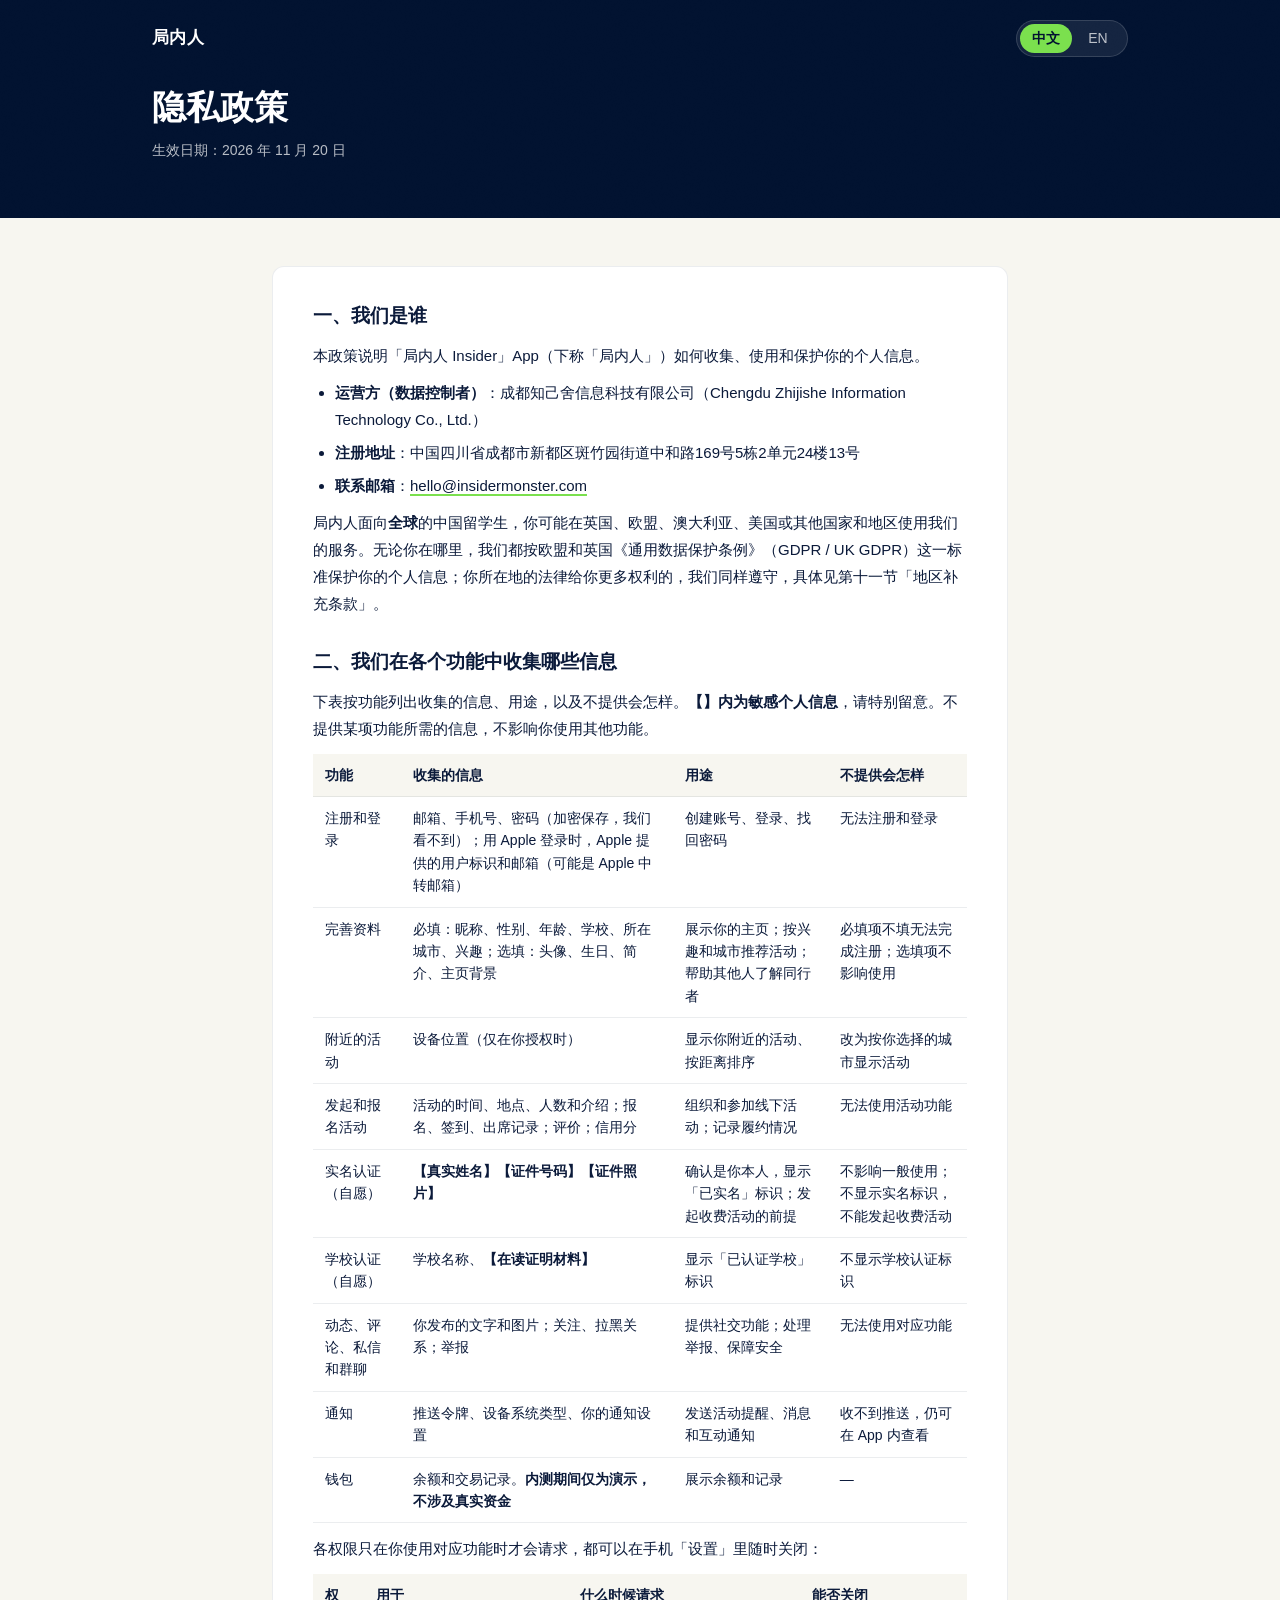
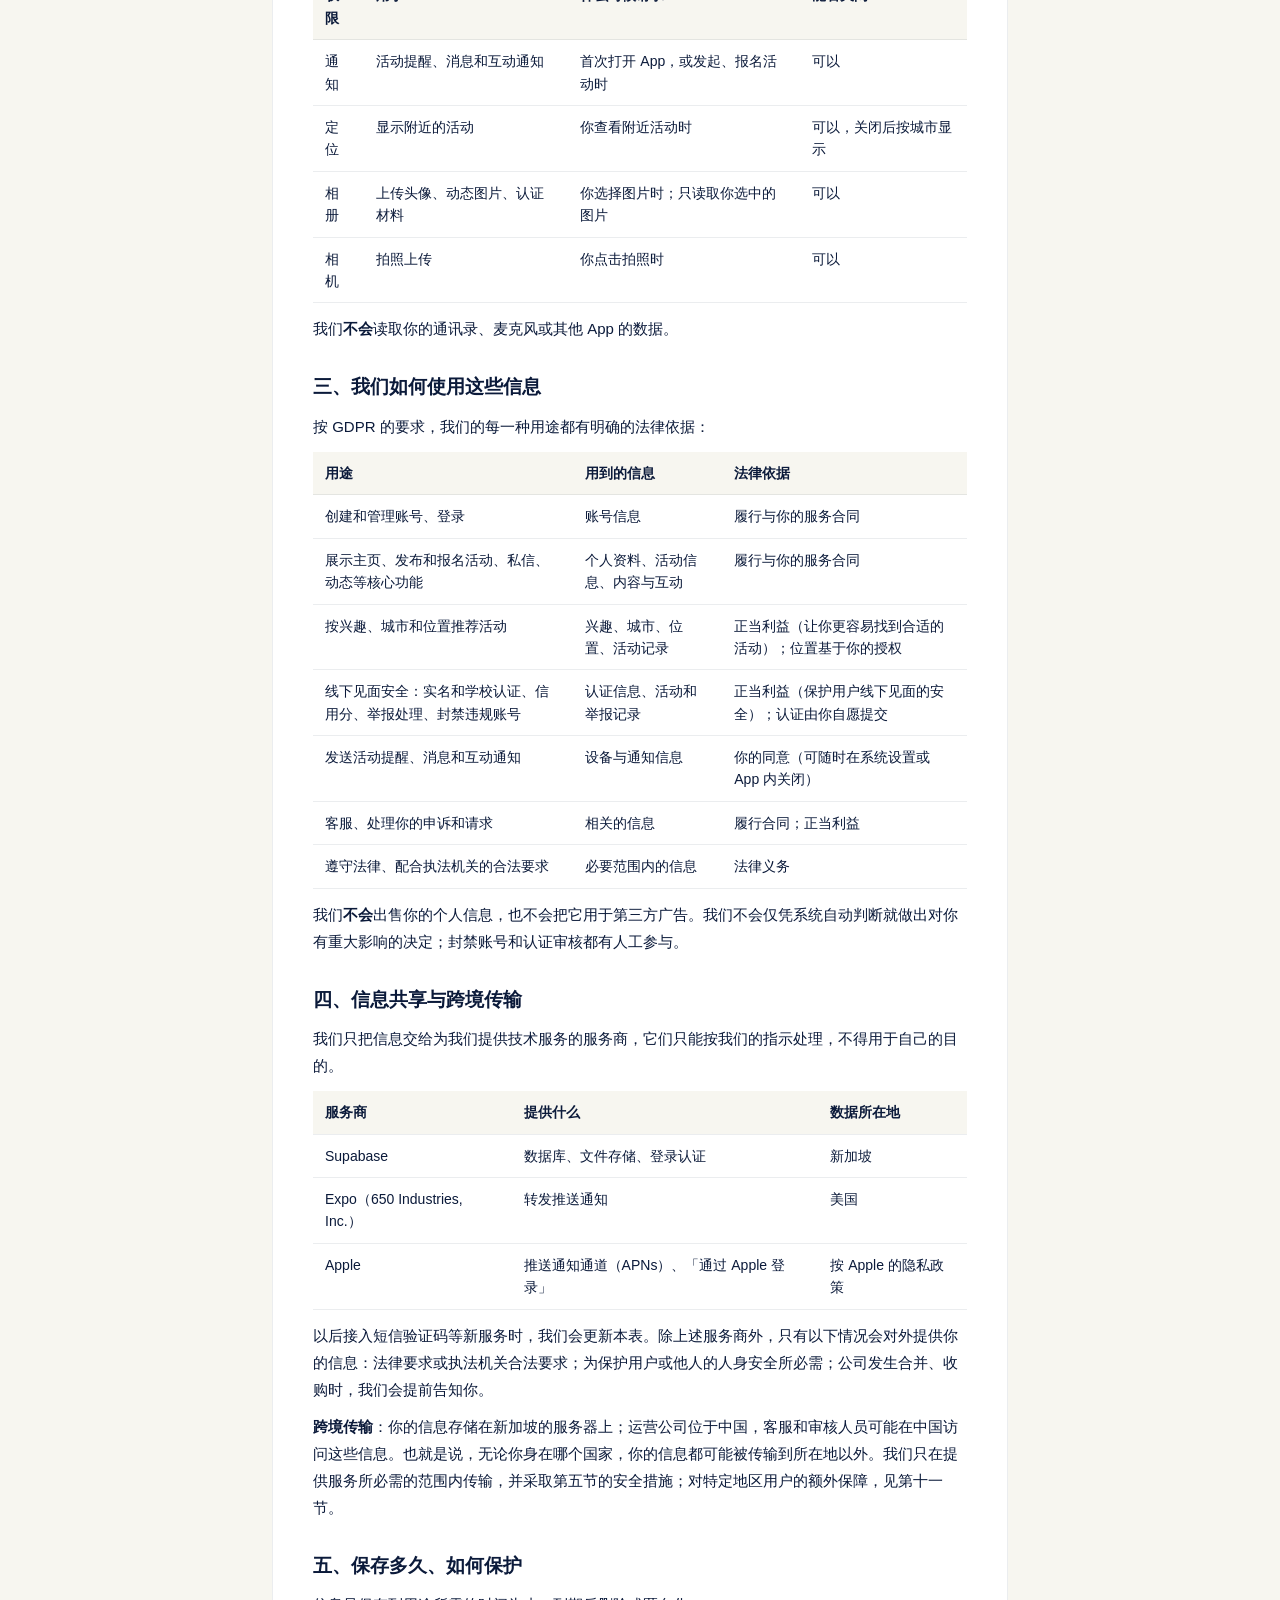
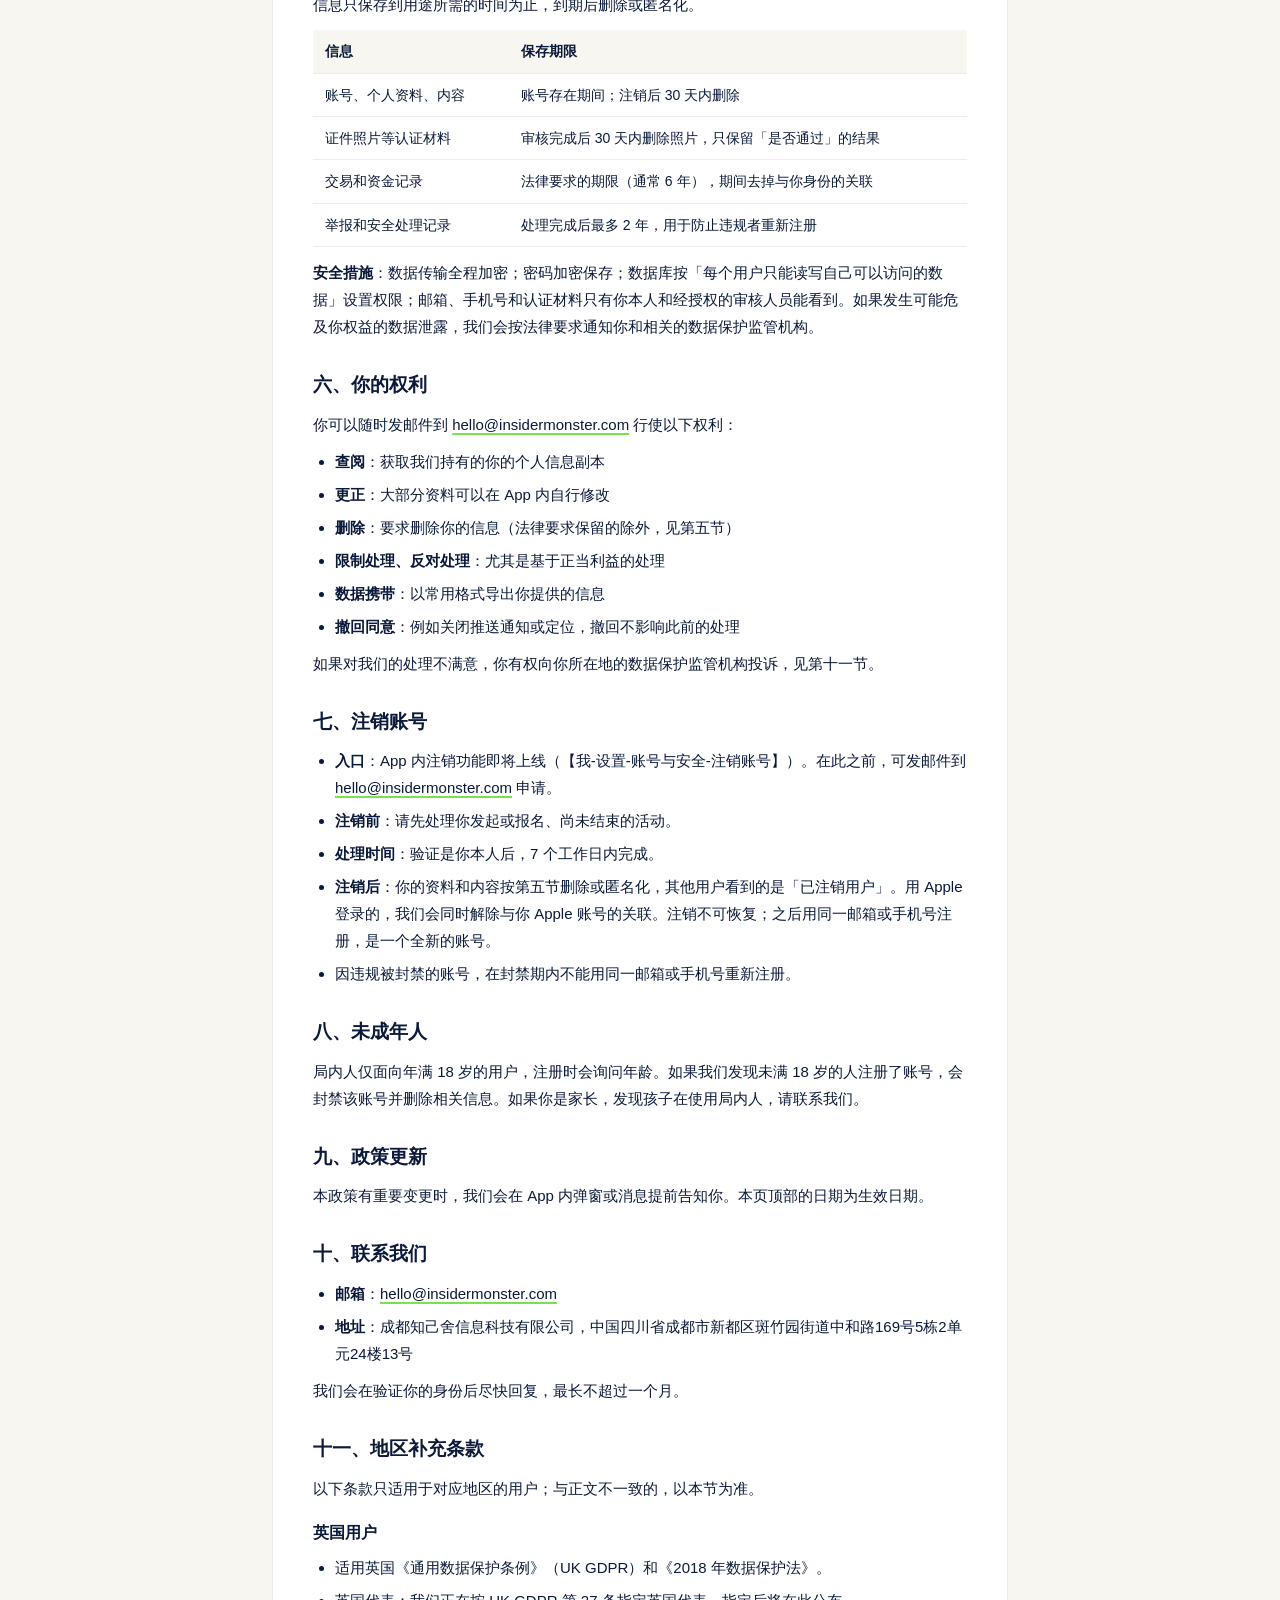
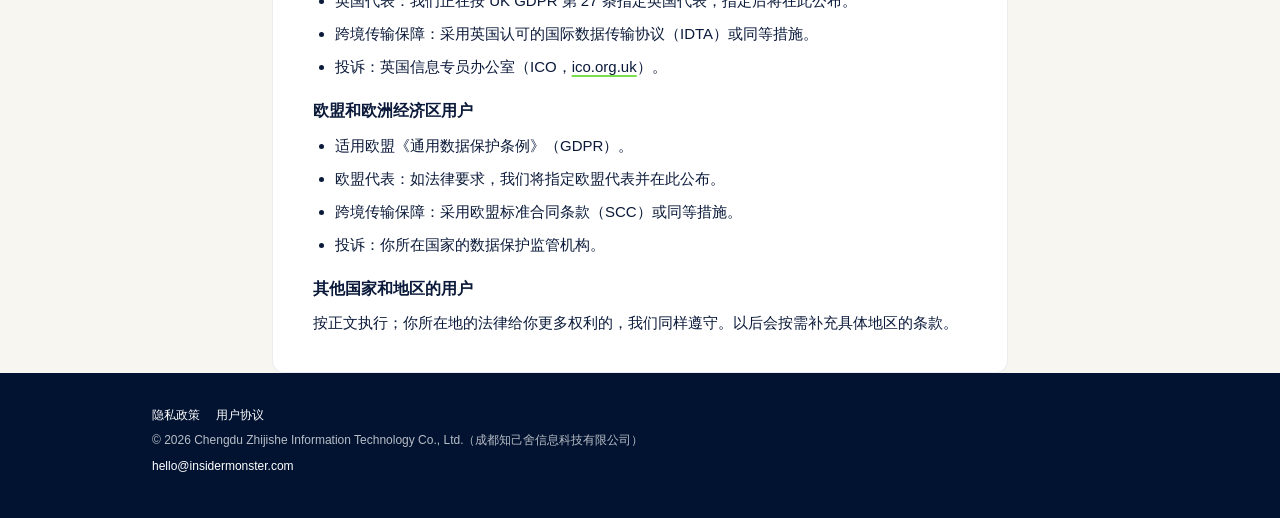
==== privacy/index.html @ 9b031104 "新增隐私政策和用户协议页面 Co-Authored-By: Claude Opus 5.5 <noreply@anthropic.com>" ====
<!doctype html>
<html lang="zh-CN" data-lang="zh">
<head>
<meta charset="utf-8">
<meta name="viewport" content="width=device-width, initial-scale=1">
<title>隐私政策 · 局内人</title>
<meta name="description" content="局内人 Insider 隐私政策 / Privacy Policy">
<meta name="theme-color" content="#021331">
<link rel="icon" type="image/png" href="../images/logo.png">
<link rel="stylesheet" href="../style.css">
<link rel="stylesheet" href="../legal.css">
<script>
  (function () {
    var lang = 'zh';
    try {
      var saved = localStorage.getItem('insider-lang');
      if (saved === 'zh' || saved === 'en') lang = saved;
    } catch (e) {}
    document.documentElement.setAttribute('data-lang', lang);
    document.documentElement.lang = lang === 'en' ? 'en' : 'zh-CN';
  })();
</script>
</head>
<body>

<header class="legal-header">
  <div class="hero-grain" aria-hidden="true"></div>
  <nav class="topbar">
    <span class="brand"><a href="../"><span class="zh">局内人</span><span class="en">Insider</span></a></span>
    <div class="lang-switch" role="group" aria-label="Language">
      <button type="button" data-set-lang="zh">中文</button>
      <button type="button" data-set-lang="en">EN</button>
    </div>
  </nav>
  <div class="legal-title">
    <h1><span class="zh">隐私政策</span><span class="en">Privacy Policy</span></h1>
    <p><span class="zh">生效日期：2026 年 11 月 20 日</span><span class="en">Effective date: 20 November 2026</span></p>
  </div>
</header>

<main class="legal">
<div class="card">

<!-- ===================== 中文 ===================== -->
<div class="zh">

<h2>一、我们是谁</h2>
<p>本政策说明「局内人 Insider」App（下称「局内人」）如何收集、使用和保护你的个人信息。</p>
<ul>
  <li><strong>运营方（数据控制者）</strong>：成都知己舍信息科技有限公司（Chengdu Zhijishe Information Technology Co., Ltd.）</li>
  <li><strong>注册地址</strong>：中国四川省成都市新都区斑竹园街道中和路169号5栋2单元24楼13号</li>
  <li><strong>联系邮箱</strong>：<a href="mailto:hello@insidermonster.com">hello@insidermonster.com</a></li>
</ul>
<p>局内人面向<strong>全球</strong>的中国留学生，你可能在英国、欧盟、澳大利亚、美国或其他国家和地区使用我们的服务。无论你在哪里，我们都按欧盟和英国《通用数据保护条例》（GDPR / UK GDPR）这一标准保护你的个人信息；你所在地的法律给你更多权利的，我们同样遵守，具体见第十一节「地区补充条款」。</p>

<h2>二、我们在各个功能中收集哪些信息</h2>
<p>下表按功能列出收集的信息、用途，以及不提供会怎样。<strong>【】内为敏感个人信息</strong>，请特别留意。不提供某项功能所需的信息，不影响你使用其他功能。</p>
<div class="table-scroll"><table>
  <tr><th>功能</th><th>收集的信息</th><th>用途</th><th>不提供会怎样</th></tr>
  <tr><td>注册和登录</td><td>邮箱、手机号、密码（加密保存，我们看不到）；用 Apple 登录时，Apple 提供的用户标识和邮箱（可能是 Apple 中转邮箱）</td><td>创建账号、登录、找回密码</td><td>无法注册和登录</td></tr>
  <tr><td>完善资料</td><td>必填：昵称、性别、年龄、学校、所在城市、兴趣；选填：头像、生日、简介、主页背景</td><td>展示你的主页；按兴趣和城市推荐活动；帮助其他人了解同行者</td><td>必填项不填无法完成注册；选填项不影响使用</td></tr>
  <tr><td>附近的活动</td><td>设备位置（仅在你授权时）</td><td>显示你附近的活动、按距离排序</td><td>改为按你选择的城市显示活动</td></tr>
  <tr><td>发起和报名活动</td><td>活动的时间、地点、人数和介绍；报名、签到、出席记录；评价；信用分</td><td>组织和参加线下活动；记录履约情况</td><td>无法使用活动功能</td></tr>
  <tr><td>实名认证（自愿）</td><td><strong>【真实姓名】【证件号码】【证件照片】</strong></td><td>确认是你本人，显示「已实名」标识；发起收费活动的前提</td><td>不影响一般使用；不显示实名标识，不能发起收费活动</td></tr>
  <tr><td>学校认证（自愿）</td><td>学校名称、<strong>【在读证明材料】</strong></td><td>显示「已认证学校」标识</td><td>不显示学校认证标识</td></tr>
  <tr><td>动态、评论、私信和群聊</td><td>你发布的文字和图片；关注、拉黑关系；举报</td><td>提供社交功能；处理举报、保障安全</td><td>无法使用对应功能</td></tr>
  <tr><td>通知</td><td>推送令牌、设备系统类型、你的通知设置</td><td>发送活动提醒、消息和互动通知</td><td>收不到推送，仍可在 App 内查看</td></tr>
  <tr><td>钱包</td><td>余额和交易记录。<strong>内测期间仅为演示，不涉及真实资金</strong></td><td>展示余额和记录</td><td>—</td></tr>
</table></div>
<p>各权限只在你使用对应功能时才会请求，都可以在手机「设置」里随时关闭：</p>
<div class="table-scroll"><table>
  <tr><th>权限</th><th>用于</th><th>什么时候请求</th><th>能否关闭</th></tr>
  <tr><td>通知</td><td>活动提醒、消息和互动通知</td><td>首次打开 App，或发起、报名活动时</td><td>可以</td></tr>
  <tr><td>定位</td><td>显示附近的活动</td><td>你查看附近活动时</td><td>可以，关闭后按城市显示</td></tr>
  <tr><td>相册</td><td>上传头像、动态图片、认证材料</td><td>你选择图片时；只读取你选中的图片</td><td>可以</td></tr>
  <tr><td>相机</td><td>拍照上传</td><td>你点击拍照时</td><td>可以</td></tr>
</table></div>
<p>我们<strong>不会</strong>读取你的通讯录、麦克风或其他 App 的数据。</p>

<h2>三、我们如何使用这些信息</h2>
<p>按 GDPR 的要求，我们的每一种用途都有明确的法律依据：</p>
<div class="table-scroll"><table>
  <tr><th>用途</th><th>用到的信息</th><th>法律依据</th></tr>
  <tr><td>创建和管理账号、登录</td><td>账号信息</td><td>履行与你的服务合同</td></tr>
  <tr><td>展示主页、发布和报名活动、私信、动态等核心功能</td><td>个人资料、活动信息、内容与互动</td><td>履行与你的服务合同</td></tr>
  <tr><td>按兴趣、城市和位置推荐活动</td><td>兴趣、城市、位置、活动记录</td><td>正当利益（让你更容易找到合适的活动）；位置基于你的授权</td></tr>
  <tr><td>线下见面安全：实名和学校认证、信用分、举报处理、封禁违规账号</td><td>认证信息、活动和举报记录</td><td>正当利益（保护用户线下见面的安全）；认证由你自愿提交</td></tr>
  <tr><td>发送活动提醒、消息和互动通知</td><td>设备与通知信息</td><td>你的同意（可随时在系统设置或 App 内关闭）</td></tr>
  <tr><td>客服、处理你的申诉和请求</td><td>相关的信息</td><td>履行合同；正当利益</td></tr>
  <tr><td>遵守法律、配合执法机关的合法要求</td><td>必要范围内的信息</td><td>法律义务</td></tr>
</table></div>
<p>我们<strong>不会</strong>出售你的个人信息，也不会把它用于第三方广告。我们不会仅凭系统自动判断就做出对你有重大影响的决定；封禁账号和认证审核都有人工参与。</p>

<h2>四、信息共享与跨境传输</h2>
<p>我们只把信息交给为我们提供技术服务的服务商，它们只能按我们的指示处理，不得用于自己的目的。</p>
<div class="table-scroll"><table>
  <tr><th>服务商</th><th>提供什么</th><th>数据所在地</th></tr>
  <tr><td>Supabase</td><td>数据库、文件存储、登录认证</td><td>新加坡</td></tr>
  <tr><td>Expo（650 Industries, Inc.）</td><td>转发推送通知</td><td>美国</td></tr>
  <tr><td>Apple</td><td>推送通知通道（APNs）、「通过 Apple 登录」</td><td>按 Apple 的隐私政策</td></tr>
</table></div>
<p>以后接入短信验证码等新服务时，我们会更新本表。除上述服务商外，只有以下情况会对外提供你的信息：法律要求或执法机关合法要求；为保护用户或他人的人身安全所必需；公司发生合并、收购时，我们会提前告知你。</p>
<p><strong>跨境传输</strong>：你的信息存储在新加坡的服务器上；运营公司位于中国，客服和审核人员可能在中国访问这些信息。也就是说，无论你身在哪个国家，你的信息都可能被传输到所在地以外。我们只在提供服务所必需的范围内传输，并采取第五节的安全措施；对特定地区用户的额外保障，见第十一节。</p>

<h2>五、保存多久、如何保护</h2>
<p>信息只保存到用途所需的时间为止，到期后删除或匿名化。</p>
<div class="table-scroll"><table>
  <tr><th>信息</th><th>保存期限</th></tr>
  <tr><td>账号、个人资料、内容</td><td>账号存在期间；注销后 30 天内删除</td></tr>
  <tr><td>证件照片等认证材料</td><td>审核完成后 30 天内删除照片，只保留「是否通过」的结果</td></tr>
  <tr><td>交易和资金记录</td><td>法律要求的期限（通常 6 年），期间去掉与你身份的关联</td></tr>
  <tr><td>举报和安全处理记录</td><td>处理完成后最多 2 年，用于防止违规者重新注册</td></tr>
</table></div>
<p><strong>安全措施</strong>：数据传输全程加密；密码加密保存；数据库按「每个用户只能读写自己可以访问的数据」设置权限；邮箱、手机号和认证材料只有你本人和经授权的审核人员能看到。如果发生可能危及你权益的数据泄露，我们会按法律要求通知你和相关的数据保护监管机构。</p>

<h2>六、你的权利</h2>
<p>你可以随时发邮件到 <a href="mailto:hello@insidermonster.com">hello@insidermonster.com</a> 行使以下权利：</p>
<ul>
  <li><strong>查阅</strong>：获取我们持有的你的个人信息副本</li>
  <li><strong>更正</strong>：大部分资料可以在 App 内自行修改</li>
  <li><strong>删除</strong>：要求删除你的信息（法律要求保留的除外，见第五节）</li>
  <li><strong>限制处理、反对处理</strong>：尤其是基于正当利益的处理</li>
  <li><strong>数据携带</strong>：以常用格式导出你提供的信息</li>
  <li><strong>撤回同意</strong>：例如关闭推送通知或定位，撤回不影响此前的处理</li>
</ul>
<p>如果对我们的处理不满意，你有权向你所在地的数据保护监管机构投诉，见第十一节。</p>

<h2>七、注销账号</h2>
<ul>
  <li><strong>入口</strong>：App 内注销功能即将上线（【我-设置-账号与安全-注销账号】）。在此之前，可发邮件到 <a href="mailto:hello@insidermonster.com">hello@insidermonster.com</a> 申请。</li>
  <li><strong>注销前</strong>：请先处理你发起或报名、尚未结束的活动。</li>
  <li><strong>处理时间</strong>：验证是你本人后，7 个工作日内完成。</li>
  <li><strong>注销后</strong>：你的资料和内容按第五节删除或匿名化，其他用户看到的是「已注销用户」。用 Apple 登录的，我们会同时解除与你 Apple 账号的关联。注销不可恢复；之后用同一邮箱或手机号注册，是一个全新的账号。</li>
  <li>因违规被封禁的账号，在封禁期内不能用同一邮箱或手机号重新注册。</li>
</ul>

<h2>八、未成年人</h2>
<p>局内人仅面向年满 18 岁的用户，注册时会询问年龄。如果我们发现未满 18 岁的人注册了账号，会封禁该账号并删除相关信息。如果你是家长，发现孩子在使用局内人，请联系我们。</p>

<h2>九、政策更新</h2>
<p>本政策有重要变更时，我们会在 App 内弹窗或消息提前告知你。本页顶部的日期为生效日期。</p>

<h2>十、联系我们</h2>
<ul>
  <li><strong>邮箱</strong>：<a href="mailto:hello@insidermonster.com">hello@insidermonster.com</a></li>
  <li><strong>地址</strong>：成都知己舍信息科技有限公司，中国四川省成都市新都区斑竹园街道中和路169号5栋2单元24楼13号</li>
</ul>
<p>我们会在验证你的身份后尽快回复，最长不超过一个月。</p>

<h2>十一、地区补充条款</h2>
<p>以下条款只适用于对应地区的用户；与正文不一致的，以本节为准。</p>
<h3>英国用户</h3>
<ul>
  <li>适用英国《通用数据保护条例》（UK GDPR）和《2018 年数据保护法》。</li>
  <li>英国代表：我们正在按 UK GDPR 第 27 条指定英国代表，指定后将在此公布。</li>
  <li>跨境传输保障：采用英国认可的国际数据传输协议（IDTA）或同等措施。</li>
  <li>投诉：英国信息专员办公室（ICO，<a href="https://ico.org.uk" rel="noopener">ico.org.uk</a>）。</li>
</ul>
<h3>欧盟和欧洲经济区用户</h3>
<ul>
  <li>适用欧盟《通用数据保护条例》（GDPR）。</li>
  <li>欧盟代表：如法律要求，我们将指定欧盟代表并在此公布。</li>
  <li>跨境传输保障：采用欧盟标准合同条款（SCC）或同等措施。</li>
  <li>投诉：你所在国家的数据保护监管机构。</li>
</ul>
<h3>其他国家和地区的用户</h3>
<p>按正文执行；你所在地的法律给你更多权利的，我们同样遵守。以后会按需补充具体地区的条款。</p>

</div>

<!-- ===================== English ===================== -->
<div class="en">

<h2>1. Who we are</h2>
<p>This policy explains how the Insider app ("Insider") collects, uses and protects your personal information.</p>
<ul>
  <li><strong>Operator (data controller)</strong>: Chengdu Zhijishe Information Technology Co., Ltd. (成都知己舍信息科技有限公司)</li>
  <li><strong>Registered address</strong>: Room 13, 24th Floor, Unit 2, Building 5, No. 169 Zhongli Road, Banzhuyuan Sub-District, Xindu District, Chengdu, Sichuan, China</li>
  <li><strong>Email</strong>: <a href="mailto:hello@insidermonster.com">hello@insidermonster.com</a></li>
</ul>
<p>Insider serves Chinese students studying <strong>around the world</strong>; you may use it in the UK, the EU, Australia, the US or elsewhere. Wherever you are, we protect your personal information to the standard of the EU and UK General Data Protection Regulation (GDPR / UK GDPR). Where the law where you live gives you more rights, we follow it too; see section 11, "Regional terms".</p>

<h2>2. What we collect, feature by feature</h2>
<p>The table below lists, for each feature, the information we collect, why, and what happens if you don't provide it. <strong>Items in 【】 are sensitive personal information.</strong> Not providing the information one feature needs does not stop you using the others.</p>
<div class="table-scroll"><table>
  <tr><th>Feature</th><th>Information collected</th><th>Purpose</th><th>If you don't provide it</th></tr>
  <tr><td>Sign-up and log-in</td><td>Email, phone number, password (stored encrypted; we cannot see it). With Sign in with Apple: the user identifier and email Apple provides (possibly an Apple relay address)</td><td>Create your account, log in, reset your password</td><td>You can't sign up or log in</td></tr>
  <tr><td>Profile</td><td>Required: nickname, gender, age, school, city, interests. Optional: avatar, birthday, bio, profile background</td><td>Show your profile; recommend activities by interest and city; help others know who they're meeting</td><td>Without the required items you can't finish signing up; optional items don't affect use</td></tr>
  <tr><td>Nearby activities</td><td>Device location (only with your permission)</td><td>Show activities near you, sorted by distance</td><td>Activities are shown by the city you choose instead</td></tr>
  <tr><td>Hosting and joining activities</td><td>Time, place, size and description of activities; sign-ups, check-ins and attendance; reviews; reliability score</td><td>Organise and attend in-person activities; keep a record of reliability</td><td>You can't use activity features</td></tr>
  <tr><td>ID verification (optional)</td><td><strong>【Legal name】【ID number】【ID document photos】</strong></td><td>Confirm you are who you say you are and show a "Verified" badge; required to host paid activities</td><td>No effect on general use; no Verified badge and you can't host paid activities</td></tr>
  <tr><td>School verification (optional)</td><td>School name, <strong>【proof of enrolment】</strong></td><td>Show a "School verified" badge</td><td>No school badge</td></tr>
  <tr><td>Posts, comments, messages and group chats</td><td>Text and images you post; follows and blocks; reports</td><td>Provide social features; handle reports and keep users safe</td><td>You can't use those features</td></tr>
  <tr><td>Notifications</td><td>Push token, device operating system, your notification settings</td><td>Send activity reminders, messages and alerts</td><td>No push notifications; you can still see everything in the app</td></tr>
  <tr><td>Wallet</td><td>Balance and transaction records. <strong>During beta testing this is a demo only and involves no real money</strong></td><td>Show your balance and records</td><td>—</td></tr>
</table></div>
<p>We only ask for each permission when you use the feature that needs it, and you can turn any of them off in your phone's Settings:</p>
<div class="table-scroll"><table>
  <tr><th>Permission</th><th>Used for</th><th>When we ask</th><th>Can you turn it off?</th></tr>
  <tr><td>Notifications</td><td>Activity reminders, messages and alerts</td><td>On first launch, or when you host or join an activity</td><td>Yes</td></tr>
  <tr><td>Location</td><td>Showing nearby activities</td><td>When you view nearby activities</td><td>Yes; activities are then shown by city</td></tr>
  <tr><td>Photos</td><td>Uploading your avatar, post images and verification documents</td><td>When you pick an image; we only read the images you select</td><td>Yes</td></tr>
  <tr><td>Camera</td><td>Taking photos to upload</td><td>When you tap to take a photo</td><td>Yes</td></tr>
</table></div>
<p>We do <strong>not</strong> access your contacts, microphone or data from other apps.</p>

<h2>3. How we use your information</h2>
<p>As the GDPR requires, every use has a lawful basis:</p>
<div class="table-scroll"><table>
  <tr><th>Purpose</th><th>Information used</th><th>Lawful basis</th></tr>
  <tr><td>Creating and managing your account; logging in</td><td>Account information</td><td>Performing our contract with you</td></tr>
  <tr><td>Core features: profiles, hosting and joining activities, messages, posts</td><td>Profile, activity information, content and interactions</td><td>Performing our contract with you</td></tr>
  <tr><td>Recommending activities by interest, city and location</td><td>Interests, city, location, activity history</td><td>Legitimate interests (helping you find suitable activities); location only with your permission</td></tr>
  <tr><td>Safety at in-person meetups: ID and school verification, reliability score, handling reports, suspending accounts</td><td>Verification information, activity and report records</td><td>Legitimate interests (keeping users safe when they meet in person); verification is submitted voluntarily</td></tr>
  <tr><td>Sending activity reminders, messages and alerts</td><td>Device and notification information</td><td>Your consent (you can withdraw it at any time in Settings or in the app)</td></tr>
  <tr><td>Customer support; handling your requests and appeals</td><td>Relevant information</td><td>Performing our contract; legitimate interests</td></tr>
  <tr><td>Complying with the law and lawful requests from authorities</td><td>Only what is necessary</td><td>Legal obligation</td></tr>
</table></div>
<p>We do <strong>not</strong> sell your personal information or use it for third-party advertising. We do not make decisions with a significant effect on you by automated means alone; account suspensions and verification reviews always involve a person.</p>

<h2>4. Sharing and international transfers</h2>
<p>We share information only with service providers that run parts of our service for us. They may process it only on our instructions and not for their own purposes.</p>
<div class="table-scroll"><table>
  <tr><th>Provider</th><th>Service</th><th>Data location</th></tr>
  <tr><td>Supabase</td><td>Database, file storage, authentication</td><td>Singapore</td></tr>
  <tr><td>Expo (650 Industries, Inc.)</td><td>Push notification delivery</td><td>United States</td></tr>
  <tr><td>Apple</td><td>Push notification service (APNs); Sign in with Apple</td><td>Under Apple's privacy policy</td></tr>
</table></div>
<p>We will update this table when we add new services, such as SMS verification. Apart from these providers, we disclose your information only where the law or a lawful request from authorities requires it; where necessary to protect the safety of users or others; or in a merger or acquisition, in which case we will tell you in advance.</p>
<p><strong>International transfers</strong>: your information is stored on servers in Singapore, and our company is based in China, where support and review staff may access it. Wherever you live, your information may therefore be transferred outside your country. We transfer only what is needed to provide the service and protect it with the measures in section 5. Additional safeguards for particular regions are set out in section 11.</p>

<h2>5. How long we keep it and how we protect it</h2>
<p>We keep information only as long as we need it, then delete or anonymise it.</p>
<div class="table-scroll"><table>
  <tr><th>Information</th><th>Retention</th></tr>
  <tr><td>Account, profile, content</td><td>While your account exists; deleted within 30 days of account deletion</td></tr>
  <tr><td>ID photos and other verification documents</td><td>Photos deleted within 30 days of the review; only the result (approved or not) is kept</td></tr>
  <tr><td>Transaction and payment records</td><td>As long as the law requires (usually 6 years), with the link to your identity removed</td></tr>
  <tr><td>Report and safety records</td><td>Up to 2 years after the case is closed, to stop rule-breakers re-registering</td></tr>
</table></div>
<p><strong>Security</strong>: data is encrypted in transit; passwords are stored encrypted; database permissions let each user read and write only the data they are allowed to; your email, phone number and verification documents are visible only to you and authorised reviewers. If a data breach is likely to put your rights at risk, we will notify you and the relevant data protection authority as the law requires.</p>

<h2>6. Your rights</h2>
<p>You can exercise these rights at any time by emailing <a href="mailto:hello@insidermonster.com">hello@insidermonster.com</a>:</p>
<ul>
  <li><strong>Access</strong>: get a copy of the personal information we hold about you</li>
  <li><strong>Rectification</strong>: most details can be edited in the app</li>
  <li><strong>Erasure</strong>: ask us to delete your information (except what the law requires us to keep; see section 5)</li>
  <li><strong>Restriction and objection</strong>: in particular to processing based on legitimate interests</li>
  <li><strong>Portability</strong>: receive the information you gave us in a common format</li>
  <li><strong>Withdrawing consent</strong>: for example by turning off notifications or location; this doesn't affect processing before you withdrew</li>
</ul>
<p>If you are unhappy with how we handle your information, you can complain to the data protection authority where you live; see section 11.</p>

<h2>7. Deleting your account</h2>
<ul>
  <li><strong>How</strong>: in-app account deletion (Me &gt; Settings &gt; Account &amp; Security &gt; Delete account) is coming soon. Until then, email <a href="mailto:hello@insidermonster.com">hello@insidermonster.com</a>.</li>
  <li><strong>Before deleting</strong>: please sort out any activities you are hosting or have joined that haven't finished.</li>
  <li><strong>Timing</strong>: completed within 7 working days after we verify it's you.</li>
  <li><strong>Afterwards</strong>: your profile and content are deleted or anonymised as described in section 5, and other users see "Deleted user". If you used Sign in with Apple, we also revoke the link to your Apple account. Deletion is permanent; signing up again with the same email or phone number creates a new account.</li>
  <li>Accounts suspended for breaking our rules can't re-register with the same email or phone number during the suspension.</li>
</ul>

<h2>8. Under-18s</h2>
<p>Insider is only for people aged 18 or over, and we ask your age when you sign up. If we find that someone under 18 has an account, we will suspend it and delete their information. If you are a parent and your child is using Insider, please contact us.</p>

<h2>9. Changes to this policy</h2>
<p>We will tell you about significant changes in advance through an in-app notice or message. The date at the top of this page is the effective date.</p>

<h2>10. Contact us</h2>
<ul>
  <li><strong>Email</strong>: <a href="mailto:hello@insidermonster.com">hello@insidermonster.com</a></li>
  <li><strong>Address</strong>: Chengdu Zhijishe Information Technology Co., Ltd., Room 13, 24th Floor, Unit 2, Building 5, No. 169 Zhongli Road, Banzhuyuan Sub-District, Xindu District, Chengdu, Sichuan, China</li>
</ul>
<p>We will reply as soon as we can after verifying your identity, and within one month at the latest.</p>

<h2>11. Regional terms</h2>
<p>These terms apply only to users in the regions named. Where they differ from the rest of this policy, they take priority.</p>
<h3>Users in the UK</h3>
<ul>
  <li>The UK GDPR and the Data Protection Act 2018 apply.</li>
  <li>UK representative: we are appointing a UK representative under Article 27 of the UK GDPR and will publish their details here.</li>
  <li>Transfer safeguards: the UK International Data Transfer Agreement (IDTA) or equivalent measures.</li>
  <li>Complaints: the Information Commissioner's Office (ICO, <a href="https://ico.org.uk" rel="noopener">ico.org.uk</a>).</li>
</ul>
<h3>Users in the EU and EEA</h3>
<ul>
  <li>The EU General Data Protection Regulation (GDPR) applies.</li>
  <li>EU representative: where the law requires, we will appoint one and publish their details here.</li>
  <li>Transfer safeguards: EU Standard Contractual Clauses (SCCs) or equivalent measures.</li>
  <li>Complaints: the data protection authority in your country.</li>
</ul>
<h3>Users elsewhere</h3>
<p>The rest of this policy applies. Where the law where you live gives you more rights, we follow it too. We will add terms for specific regions as needed.</p>

</div>

</div>
</main>

<footer class="footer">
  <div class="wrap">
    <p class="legal-links"><a href="../privacy/"><span class="zh">隐私政策</span><span class="en">Privacy Policy</span></a><a href="../terms/"><span class="zh">用户协议</span><span class="en">Terms of Service</span></a></p>
    <p>© 2026 Chengdu Zhijishe Information Technology Co., Ltd.（成都知己舍信息科技有限公司）</p>
    <p><a href="mailto:hello@insidermonster.com">hello@insidermonster.com</a></p>
  </div>
</footer>

<script>
  (function () {
    var TITLES = { zh: '隐私政策 · 局内人', en: 'Privacy Policy · Insider' };
    var root = document.documentElement;
    var buttons = document.querySelectorAll('[data-set-lang]');
    function apply(lang) {
      root.setAttribute('data-lang', lang);
      root.lang = lang === 'en' ? 'en' : 'zh-CN';
      document.title = TITLES[lang];
      for (var i = 0; i < buttons.length; i++) {
        buttons[i].setAttribute('aria-pressed', buttons[i].getAttribute('data-set-lang') === lang ? 'true' : 'false');
      }
    }
    var q = (location.search.match(/[?&]lang=(zh|en)/) || [])[1];
    apply(q || (root.getAttribute('data-lang') === 'en' ? 'en' : 'zh'));
    for (var i = 0; i < buttons.length; i++) {
      buttons[i].addEventListener('click', function () {
        var lang = this.getAttribute('data-set-lang');
        apply(lang);
        try { localStorage.setItem('insider-lang', lang); } catch (e) {}
      });
    }
  })();
</script>
</body>
</html>
---- style.css ----
:root {
  --navy-deep: #021331;
  --navy: #0B1A3A;
  --cream: #F7F6F0;
  --card: #FFFFFF;
  --green: #7BE04E;
  --muted: #4A5670;
  --line: rgba(11, 26, 58, 0.08);
  --on-dark: #FFFFFF;
  --on-dark-muted: rgba(255, 255, 255, 0.72);
  --radius: 12px;
  --font-zh: -apple-system, BlinkMacSystemFont, "PingFang SC", "Microsoft YaHei", "Hiragino Sans GB", "Noto Sans CJK SC", "Segoe UI", Roboto, "Helvetica Neue", Arial, sans-serif;
  --font-en: -apple-system, BlinkMacSystemFont, "Segoe UI", Roboto, "Helvetica Neue", Arial, "PingFang SC", "Microsoft YaHei", sans-serif;
}

*, *::before, *::after { box-sizing: border-box; }

html { -webkit-text-size-adjust: 100%; }

body {
  margin: 0;
  background: var(--cream);
  color: var(--navy);
  font-family: var(--font-zh);
  font-size: 16px;
  line-height: 1.7;
  -webkit-font-smoothing: antialiased;
}

html[data-lang="en"] body { font-family: var(--font-en); }

/* language visibility */
html[data-lang="zh"] .en,
html[data-lang="en"] .zh { display: none; }

h1, h2, h3, p { margin: 0; }
ul, ol { list-style: none; margin: 0; padding: 0; }
a { color: inherit; }

.wrap {
  max-width: 1040px;
  margin: 0 auto;
  padding: 0 16px;
}

/* ---------- hero ---------- */
.hero {
  position: relative;
  overflow: hidden;
  background: var(--navy-deep);
  color: var(--on-dark);
  min-height: 88vh;
  min-height: 88svh;
  display: flex;
  flex-direction: column;
}

.hero-grain {
  position: absolute;
  inset: 0;
  background: url("images/grain.png") repeat;
  background-size: 160px 160px;
  opacity: 0.08;
  pointer-events: none;
}

.topbar {
  position: relative;
  z-index: 1;
  width: 100%;
  max-width: 1040px;
  margin: 0 auto;
  padding: 16px;
  display: flex;
  align-items: center;
  justify-content: space-between;
}

.brand {
  font-size: 17px;
  font-weight: 600;
  letter-spacing: 0.02em;
}

.lang-switch {
  display: inline-flex;
  padding: 3px;
  border-radius: 999px;
  background: rgba(255, 255, 255, 0.08);
  border: 1px solid rgba(255, 255, 255, 0.14);
}

.lang-switch button {
  appearance: none;
  border: 0;
  margin: 0;
  min-width: 52px;
  padding: 6px 12px;
  border-radius: 999px;
  background: transparent;
  color: var(--on-dark-muted);
  font: inherit;
  font-size: 14px;
  font-weight: 500;
  line-height: 1.2;
  cursor: pointer;
}

.lang-switch button[aria-pressed="true"] {
  background: var(--green);
  color: var(--navy-deep);
  font-weight: 600;
}

.lang-switch button:focus-visible {
  outline: 2px solid var(--green);
  outline-offset: 2px;
}

.hero-body {
  position: relative;
  z-index: 1;
  flex: 1;
  display: flex;
  flex-direction: column;
  align-items: center;
  justify-content: center;
  text-align: center;
  padding: 24px 16px 72px;
  max-width: 760px;
  margin: 0 auto;
}

.hero-logo {
  width: 160px;
  height: 160px;
  margin-bottom: 28px;
}

.hero h1 .nw { white-space: nowrap; }

.hero h1 {
  font-size: 26px;
  font-weight: 600;
  line-height: 1.35;
  letter-spacing: 0.01em;
}

.hero-sub {
  margin-top: 16px;
  font-size: 17px;
  color: var(--on-dark-muted);
  max-width: 560px;
}

.tag {
  margin-top: 32px;
  display: inline-block;
  padding: 8px 18px;
  border-radius: 999px;
  border: 1px solid rgba(123, 224, 78, 0.55);
  color: var(--green);
  font-size: 14px;
  font-weight: 500;
  letter-spacing: 0.02em;
  cursor: default;
  user-select: none;
}

/* ---------- sections ---------- */
.section { padding: 56px 0 0; }
main { padding-bottom: 72px; }

.section h2 {
  font-size: 22px;
  font-weight: 600;
  line-height: 1.4;
  margin-bottom: 20px;
}

.card {
  background: var(--card);
  border-radius: var(--radius);
  padding: 24px;
  border: 1px solid var(--line);
}

.card p {
  color: var(--muted);
  font-size: 15px;
}

.card-lead p {
  color: var(--navy);
  font-size: 17px;
  line-height: 1.8;
}

.card h3 {
  font-size: 17px;
  font-weight: 600;
  line-height: 1.4;
  margin-bottom: 8px;
}

.grid {
  display: grid;
  grid-template-columns: 1fr;
  gap: 16px;
}

.step {
  display: inline-flex;
  align-items: center;
  justify-content: center;
  width: 32px;
  height: 32px;
  border-radius: 50%;
  background: var(--green);
  color: var(--navy-deep);
  font-size: 15px;
  font-weight: 600;
  margin-bottom: 16px;
}

.dot {
  display: block;
  width: 10px;
  height: 10px;
  border-radius: 50%;
  background: var(--green);
  margin-bottom: 16px;
}

.two-col {
  display: grid;
  grid-template-columns: 1fr;
  gap: 56px;
}

.two-col .card p { color: var(--navy); }

.mail {
  color: var(--navy);
  font-weight: 600;
  text-decoration: underline;
  text-decoration-color: var(--green);
  text-decoration-thickness: 2px;
  text-underline-offset: 4px;
  word-break: break-all;
}

/* ---------- footer ---------- */
.footer {
  background: var(--navy-deep);
  color: var(--on-dark-muted);
  padding: 32px 0 40px;
  font-size: 12px;
  line-height: 1.8;
}

.footer p + p { margin-top: 4px; }
.footer a { color: var(--on-dark); text-decoration: none; }
.footer a:hover { text-decoration: underline; }

/* ---------- larger screens ---------- */
@media (min-width: 720px) {
  .wrap { padding: 0 32px; }
  .topbar { padding: 20px 32px; }
  .hero-logo { width: 200px; height: 200px; }
  .hero h1 { font-size: 40px; }
  .hero-sub { font-size: 18px; }
  .section { padding-top: 80px; }
  main { padding-bottom: 96px; }
  .section h2 { font-size: 26px; margin-bottom: 24px; }
  .grid { grid-template-columns: repeat(3, 1fr); gap: 20px; }
  .card { padding: 28px; }
  .two-col { grid-template-columns: 1fr 1fr; gap: 20px; }
}
---- legal.css ----
/* Shared by /privacy and /terms. Loaded after style.css. */

.legal-header {
  background: var(--navy-deep);
  color: var(--on-dark);
  position: relative;
  overflow: hidden;
}

.legal-header .brand a {
  color: var(--on-dark);
  text-decoration: none;
}

.legal-title {
  position: relative;
  z-index: 1;
  max-width: 1040px;
  margin: 0 auto;
  padding: 8px 16px 40px;
}

.legal-title h1 {
  font-size: 26px;
  font-weight: 600;
  line-height: 1.35;
}

.legal-title p {
  margin-top: 8px;
  font-size: 14px;
  color: var(--on-dark-muted);
}

.legal {
  max-width: 800px;
  margin: 32px auto 0;
  padding: 0 16px;
}

.legal .card { padding: 24px 20px; }

.legal h2 {
  font-size: 19px;
  font-weight: 600;
  line-height: 1.4;
  margin: 32px 0 12px;
}

.legal h2:first-child { margin-top: 0; }

.legal h3 {
  font-size: 16px;
  font-weight: 600;
  margin: 20px 0 8px;
}

.legal p,
.legal li {
  font-size: 15px;
  line-height: 1.8;
  color: var(--navy);
}

.legal p + p { margin-top: 10px; }

.legal ul {
  list-style: disc;
  padding-left: 22px;
  margin: 10px 0;
}

.legal li + li { margin-top: 6px; }

.legal a {
  text-decoration: underline;
  text-decoration-color: var(--green);
  text-decoration-thickness: 2px;
  text-underline-offset: 3px;
}

.legal .note {
  background: var(--cream);
  border-radius: 8px;
  padding: 12px 14px;
  margin: 12px 0;
}

.table-scroll {
  overflow-x: auto;
  margin: 12px 0;
  -webkit-overflow-scrolling: touch;
}

.legal table {
  width: 100%;
  min-width: 0;
  border-collapse: collapse;
  font-size: 14px;
  line-height: 1.6;
}

/* four-column tables scroll sideways on phones; narrower tables wrap */
.legal table:has(th:nth-child(4)) { min-width: 560px; }

.legal th,
.legal td {
  text-align: left;
  vertical-align: top;
  padding: 10px 12px;
  border-bottom: 1px solid var(--line);
}

.legal th {
  background: var(--cream);
  font-weight: 600;
}

.footer .legal-links a + a { margin-left: 16px; }

@media (min-width: 720px) {
  .legal-title { padding: 8px 32px 56px; }
  .legal-title h1 { font-size: 34px; }
  .legal { padding: 0 32px; margin-top: 48px; }
  .legal .card { padding: 36px 40px; }
}
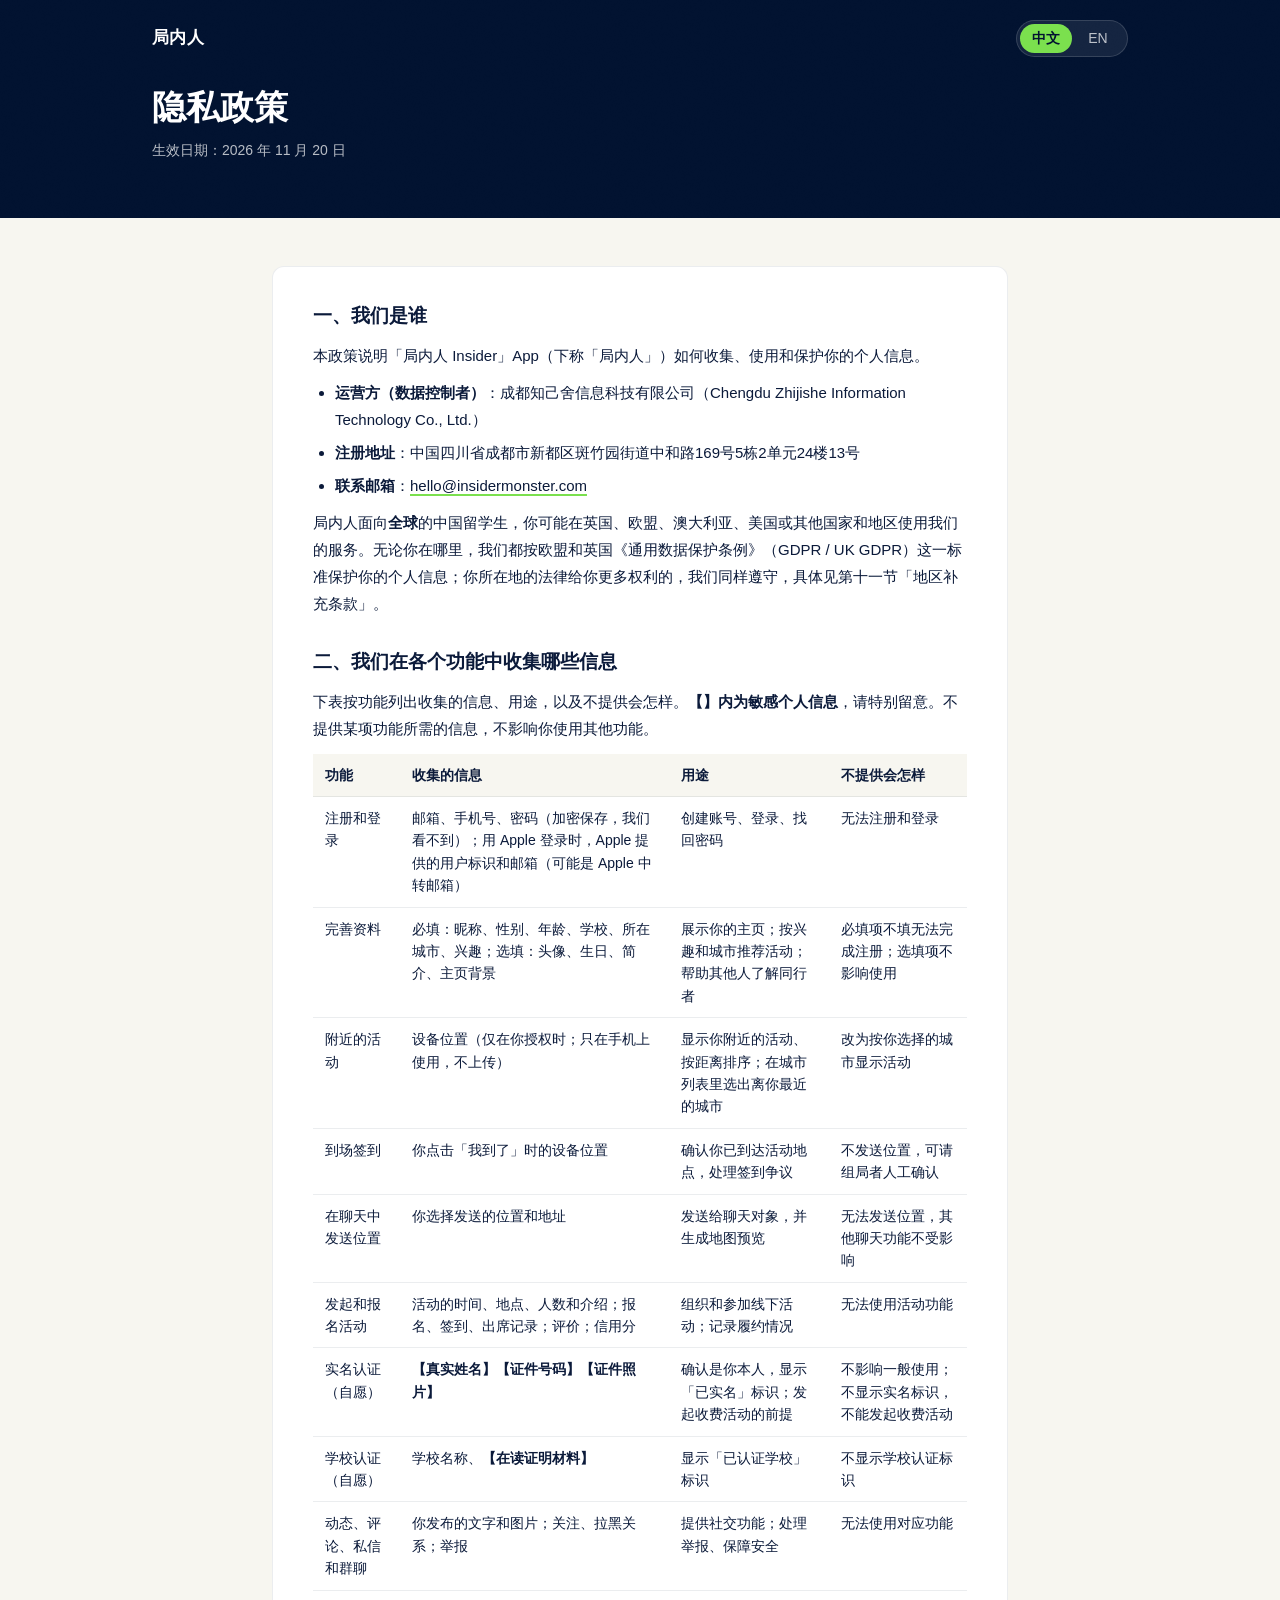
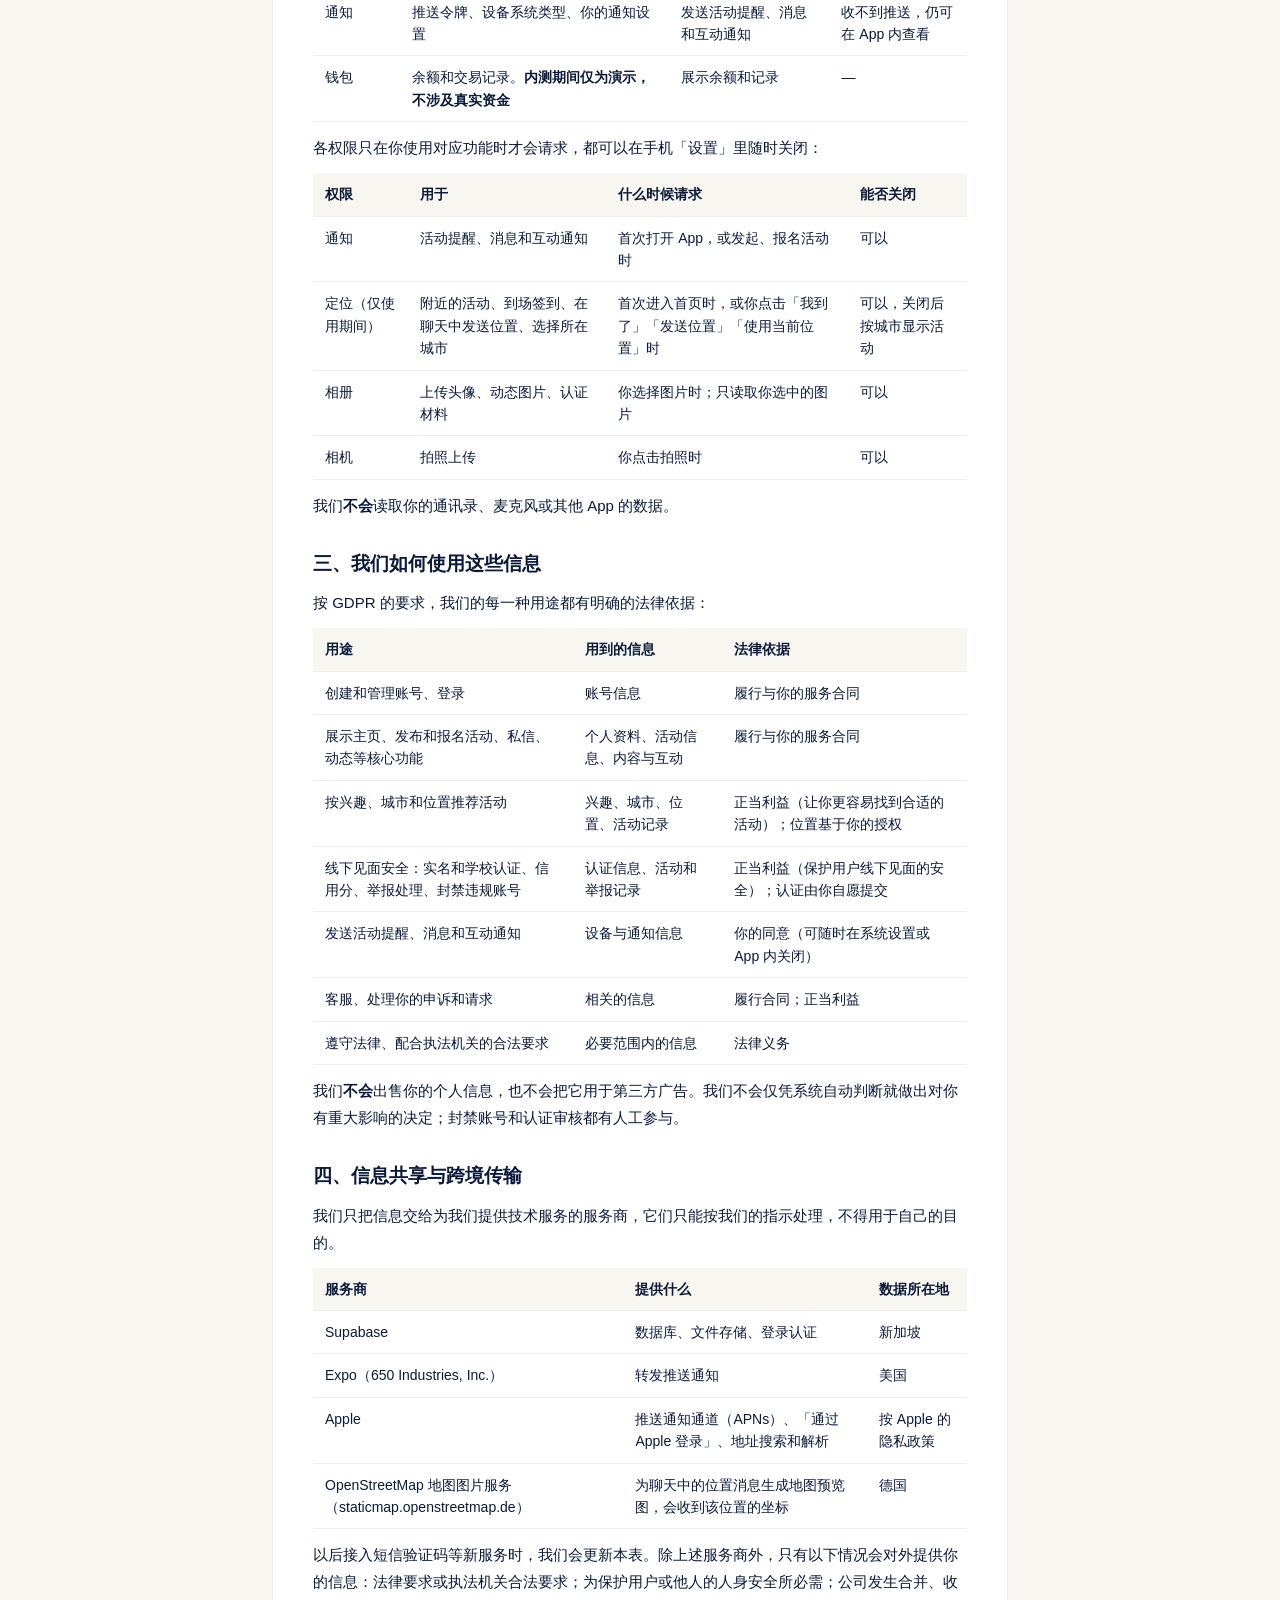
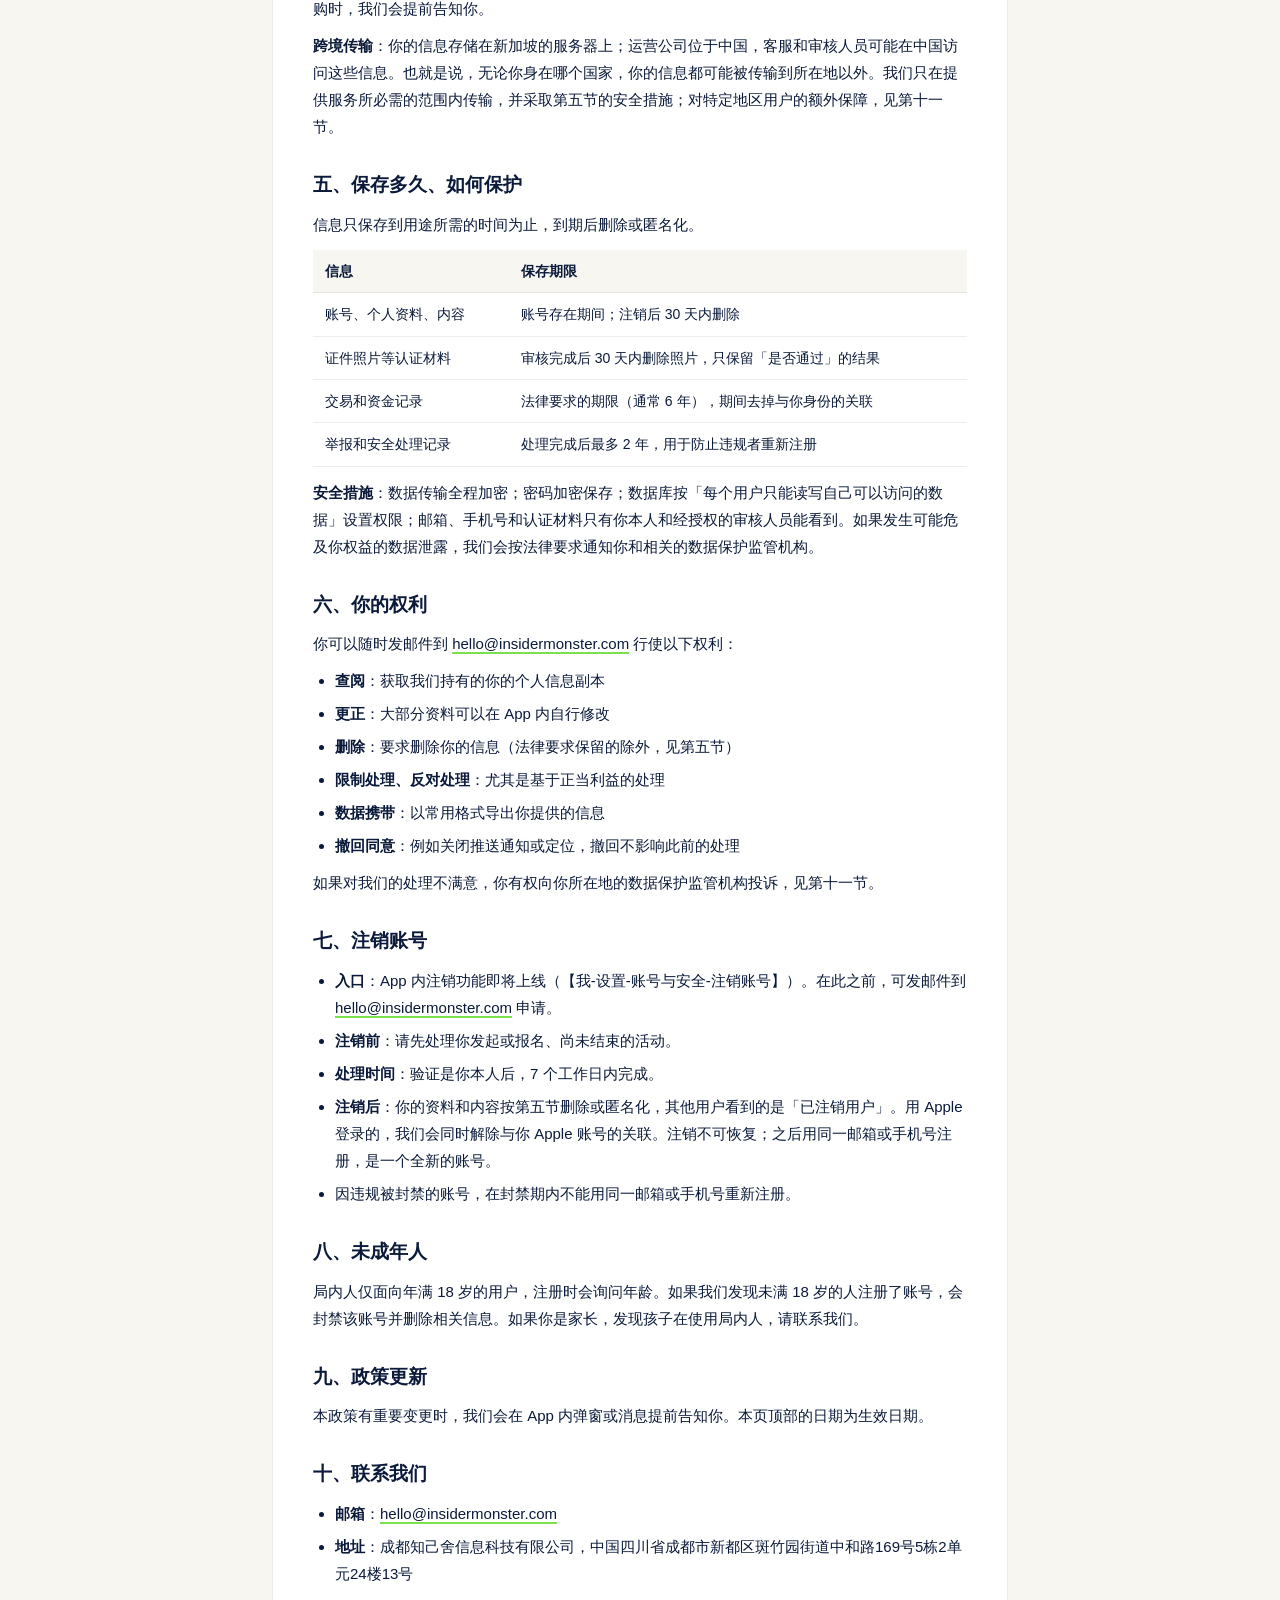
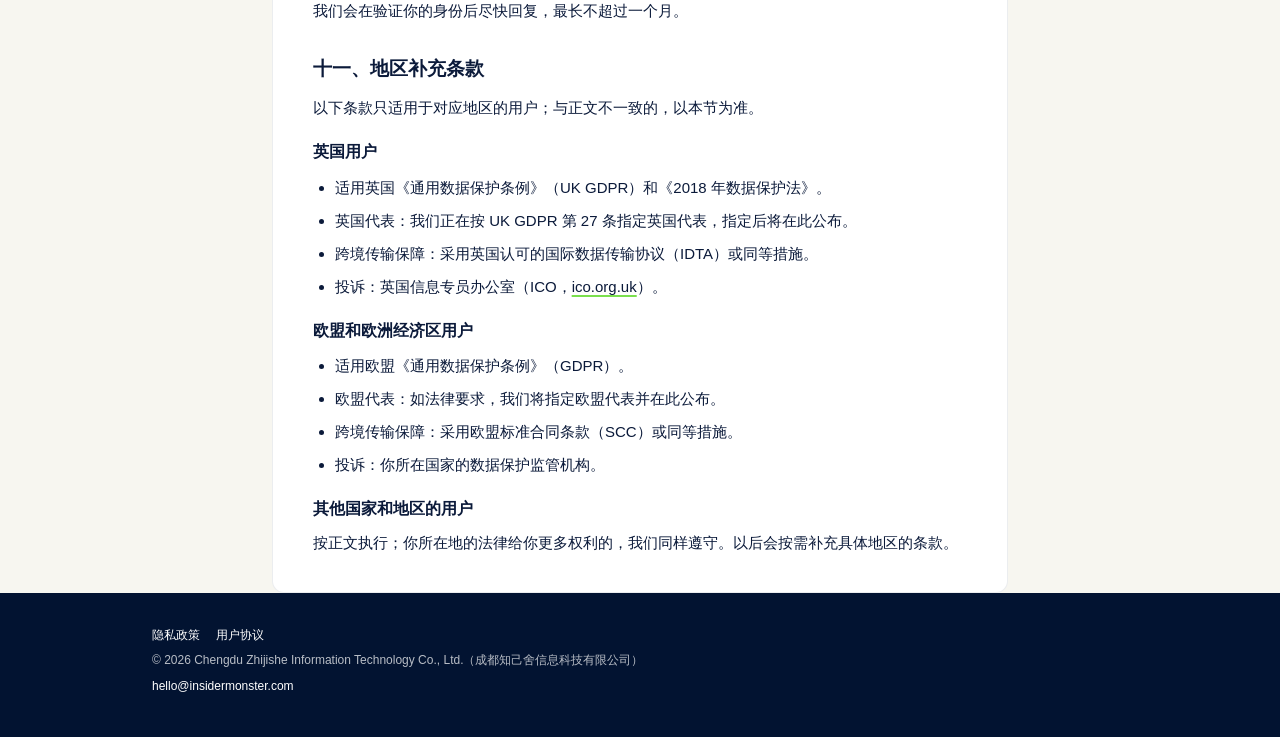
==== commit a96d7447: "隐私政策补充到场签到和聊天位置说明 Co-Authored-By: Claude Opus 5.5 <noreply@anthropic.com>" ====
--- a/privacy/index.html
+++ b/privacy/index.html
@@ -59,7 +59,9 @@
   <tr><th>功能</th><th>收集的信息</th><th>用途</th><th>不提供会怎样</th></tr>
   <tr><td>注册和登录</td><td>邮箱、手机号、密码（加密保存，我们看不到）；用 Apple 登录时，Apple 提供的用户标识和邮箱（可能是 Apple 中转邮箱）</td><td>创建账号、登录、找回密码</td><td>无法注册和登录</td></tr>
   <tr><td>完善资料</td><td>必填：昵称、性别、年龄、学校、所在城市、兴趣；选填：头像、生日、简介、主页背景</td><td>展示你的主页；按兴趣和城市推荐活动；帮助其他人了解同行者</td><td>必填项不填无法完成注册；选填项不影响使用</td></tr>
-  <tr><td>附近的活动</td><td>设备位置（仅在你授权时）</td><td>显示你附近的活动、按距离排序</td><td>改为按你选择的城市显示活动</td></tr>
+  <tr><td>附近的活动</td><td>设备位置（仅在你授权时；只在手机上使用，不上传）</td><td>显示你附近的活动、按距离排序；在城市列表里选出离你最近的城市</td><td>改为按你选择的城市显示活动</td></tr>
+  <tr><td>到场签到</td><td>你点击「我到了」时的设备位置</td><td>确认你已到达活动地点，处理签到争议</td><td>不发送位置，可请组局者人工确认</td></tr>
+  <tr><td>在聊天中发送位置</td><td>你选择发送的位置和地址</td><td>发送给聊天对象，并生成地图预览</td><td>无法发送位置，其他聊天功能不受影响</td></tr>
   <tr><td>发起和报名活动</td><td>活动的时间、地点、人数和介绍；报名、签到、出席记录；评价；信用分</td><td>组织和参加线下活动；记录履约情况</td><td>无法使用活动功能</td></tr>
   <tr><td>实名认证（自愿）</td><td><strong>【真实姓名】【证件号码】【证件照片】</strong></td><td>确认是你本人，显示「已实名」标识；发起收费活动的前提</td><td>不影响一般使用；不显示实名标识，不能发起收费活动</td></tr>
   <tr><td>学校认证（自愿）</td><td>学校名称、<strong>【在读证明材料】</strong></td><td>显示「已认证学校」标识</td><td>不显示学校认证标识</td></tr>
@@ -71,7 +73,7 @@
 <div class="table-scroll"><table>
   <tr><th>权限</th><th>用于</th><th>什么时候请求</th><th>能否关闭</th></tr>
   <tr><td>通知</td><td>活动提醒、消息和互动通知</td><td>首次打开 App，或发起、报名活动时</td><td>可以</td></tr>
-  <tr><td>定位</td><td>显示附近的活动</td><td>你查看附近活动时</td><td>可以，关闭后按城市显示</td></tr>
+  <tr><td>定位（仅使用期间）</td><td>附近的活动、到场签到、在聊天中发送位置、选择所在城市</td><td>首次进入首页时，或你点击「我到了」「发送位置」「使用当前位置」时</td><td>可以，关闭后按城市显示活动</td></tr>
   <tr><td>相册</td><td>上传头像、动态图片、认证材料</td><td>你选择图片时；只读取你选中的图片</td><td>可以</td></tr>
   <tr><td>相机</td><td>拍照上传</td><td>你点击拍照时</td><td>可以</td></tr>
 </table></div>
@@ -97,7 +99,8 @@
   <tr><th>服务商</th><th>提供什么</th><th>数据所在地</th></tr>
   <tr><td>Supabase</td><td>数据库、文件存储、登录认证</td><td>新加坡</td></tr>
   <tr><td>Expo（650 Industries, Inc.）</td><td>转发推送通知</td><td>美国</td></tr>
-  <tr><td>Apple</td><td>推送通知通道（APNs）、「通过 Apple 登录」</td><td>按 Apple 的隐私政策</td></tr>
+  <tr><td>Apple</td><td>推送通知通道（APNs）、「通过 Apple 登录」、地址搜索和解析</td><td>按 Apple 的隐私政策</td></tr>
+  <tr><td>OpenStreetMap 地图图片服务（staticmap.openstreetmap.de）</td><td>为聊天中的位置消息生成地图预览图，会收到该位置的坐标</td><td>德国</td></tr>
 </table></div>
 <p>以后接入短信验证码等新服务时，我们会更新本表。除上述服务商外，只有以下情况会对外提供你的信息：法律要求或执法机关合法要求；为保护用户或他人的人身安全所必需；公司发生合并、收购时，我们会提前告知你。</p>
 <p><strong>跨境传输</strong>：你的信息存储在新加坡的服务器上；运营公司位于中国，客服和审核人员可能在中国访问这些信息。也就是说，无论你身在哪个国家，你的信息都可能被传输到所在地以外。我们只在提供服务所必需的范围内传输，并采取第五节的安全措施；对特定地区用户的额外保障，见第十一节。</p>
@@ -186,7 +189,9 @@
   <tr><th>Feature</th><th>Information collected</th><th>Purpose</th><th>If you don't provide it</th></tr>
   <tr><td>Sign-up and log-in</td><td>Email, phone number, password (stored encrypted; we cannot see it). With Sign in with Apple: the user identifier and email Apple provides (possibly an Apple relay address)</td><td>Create your account, log in, reset your password</td><td>You can't sign up or log in</td></tr>
   <tr><td>Profile</td><td>Required: nickname, gender, age, school, city, interests. Optional: avatar, birthday, bio, profile background</td><td>Show your profile; recommend activities by interest and city; help others know who they're meeting</td><td>Without the required items you can't finish signing up; optional items don't affect use</td></tr>
-  <tr><td>Nearby activities</td><td>Device location (only with your permission)</td><td>Show activities near you, sorted by distance</td><td>Activities are shown by the city you choose instead</td></tr>
+  <tr><td>Nearby activities</td><td>Device location (only with your permission; used on your phone only, not uploaded)</td><td>Show activities near you, sorted by distance; pick the supported city closest to you</td><td>Activities are shown by the city you choose instead</td></tr>
+  <tr><td>Check-in</td><td>Your device location when you tap "I've arrived"</td><td>Confirm you reached the venue; resolve check-in disputes</td><td>No location is sent; the host can confirm your arrival instead</td></tr>
+  <tr><td>Sharing a location in chat</td><td>The location and address you choose to send</td><td>Send it to the person you're chatting with and show a map preview</td><td>You can't send locations; other chat features still work</td></tr>
   <tr><td>Hosting and joining activities</td><td>Time, place, size and description of activities; sign-ups, check-ins and attendance; reviews; reliability score</td><td>Organise and attend in-person activities; keep a record of reliability</td><td>You can't use activity features</td></tr>
   <tr><td>ID verification (optional)</td><td><strong>【Legal name】【ID number】【ID document photos】</strong></td><td>Confirm you are who you say you are and show a "Verified" badge; required to host paid activities</td><td>No effect on general use; no Verified badge and you can't host paid activities</td></tr>
   <tr><td>School verification (optional)</td><td>School name, <strong>【proof of enrolment】</strong></td><td>Show a "School verified" badge</td><td>No school badge</td></tr>
@@ -198,7 +203,7 @@
 <div class="table-scroll"><table>
   <tr><th>Permission</th><th>Used for</th><th>When we ask</th><th>Can you turn it off?</th></tr>
   <tr><td>Notifications</td><td>Activity reminders, messages and alerts</td><td>On first launch, or when you host or join an activity</td><td>Yes</td></tr>
-  <tr><td>Location</td><td>Showing nearby activities</td><td>When you view nearby activities</td><td>Yes; activities are then shown by city</td></tr>
+  <tr><td>Location (while using the app)</td><td>Nearby activities, check-in, sharing a location in chat, choosing your city</td><td>When you first open the home page, or when you tap "I've arrived", "Send location" or "Use current location"</td><td>Yes; activities are then shown by city</td></tr>
   <tr><td>Photos</td><td>Uploading your avatar, post images and verification documents</td><td>When you pick an image; we only read the images you select</td><td>Yes</td></tr>
   <tr><td>Camera</td><td>Taking photos to upload</td><td>When you tap to take a photo</td><td>Yes</td></tr>
 </table></div>
@@ -224,7 +229,8 @@
   <tr><th>Provider</th><th>Service</th><th>Data location</th></tr>
   <tr><td>Supabase</td><td>Database, file storage, authentication</td><td>Singapore</td></tr>
   <tr><td>Expo (650 Industries, Inc.)</td><td>Push notification delivery</td><td>United States</td></tr>
-  <tr><td>Apple</td><td>Push notification service (APNs); Sign in with Apple</td><td>Under Apple's privacy policy</td></tr>
+  <tr><td>Apple</td><td>Push notification service (APNs); Sign in with Apple; address search and lookup</td><td>Under Apple's privacy policy</td></tr>
+  <tr><td>OpenStreetMap static map service (staticmap.openstreetmap.de)</td><td>Generates map previews for locations shared in chat; receives the coordinates of that location</td><td>Germany</td></tr>
 </table></div>
 <p>We will update this table when we add new services, such as SMS verification. Apart from these providers, we disclose your information only where the law or a lawful request from authorities requires it; where necessary to protect the safety of users or others; or in a merger or acquisition, in which case we will tell you in advance.</p>
 <p><strong>International transfers</strong>: your information is stored on servers in Singapore, and our company is based in China, where support and review staff may access it. Wherever you live, your information may therefore be transferred outside your country. We transfer only what is needed to provide the service and protect it with the measures in section 5. Additional safeguards for particular regions are set out in section 11.</p>
